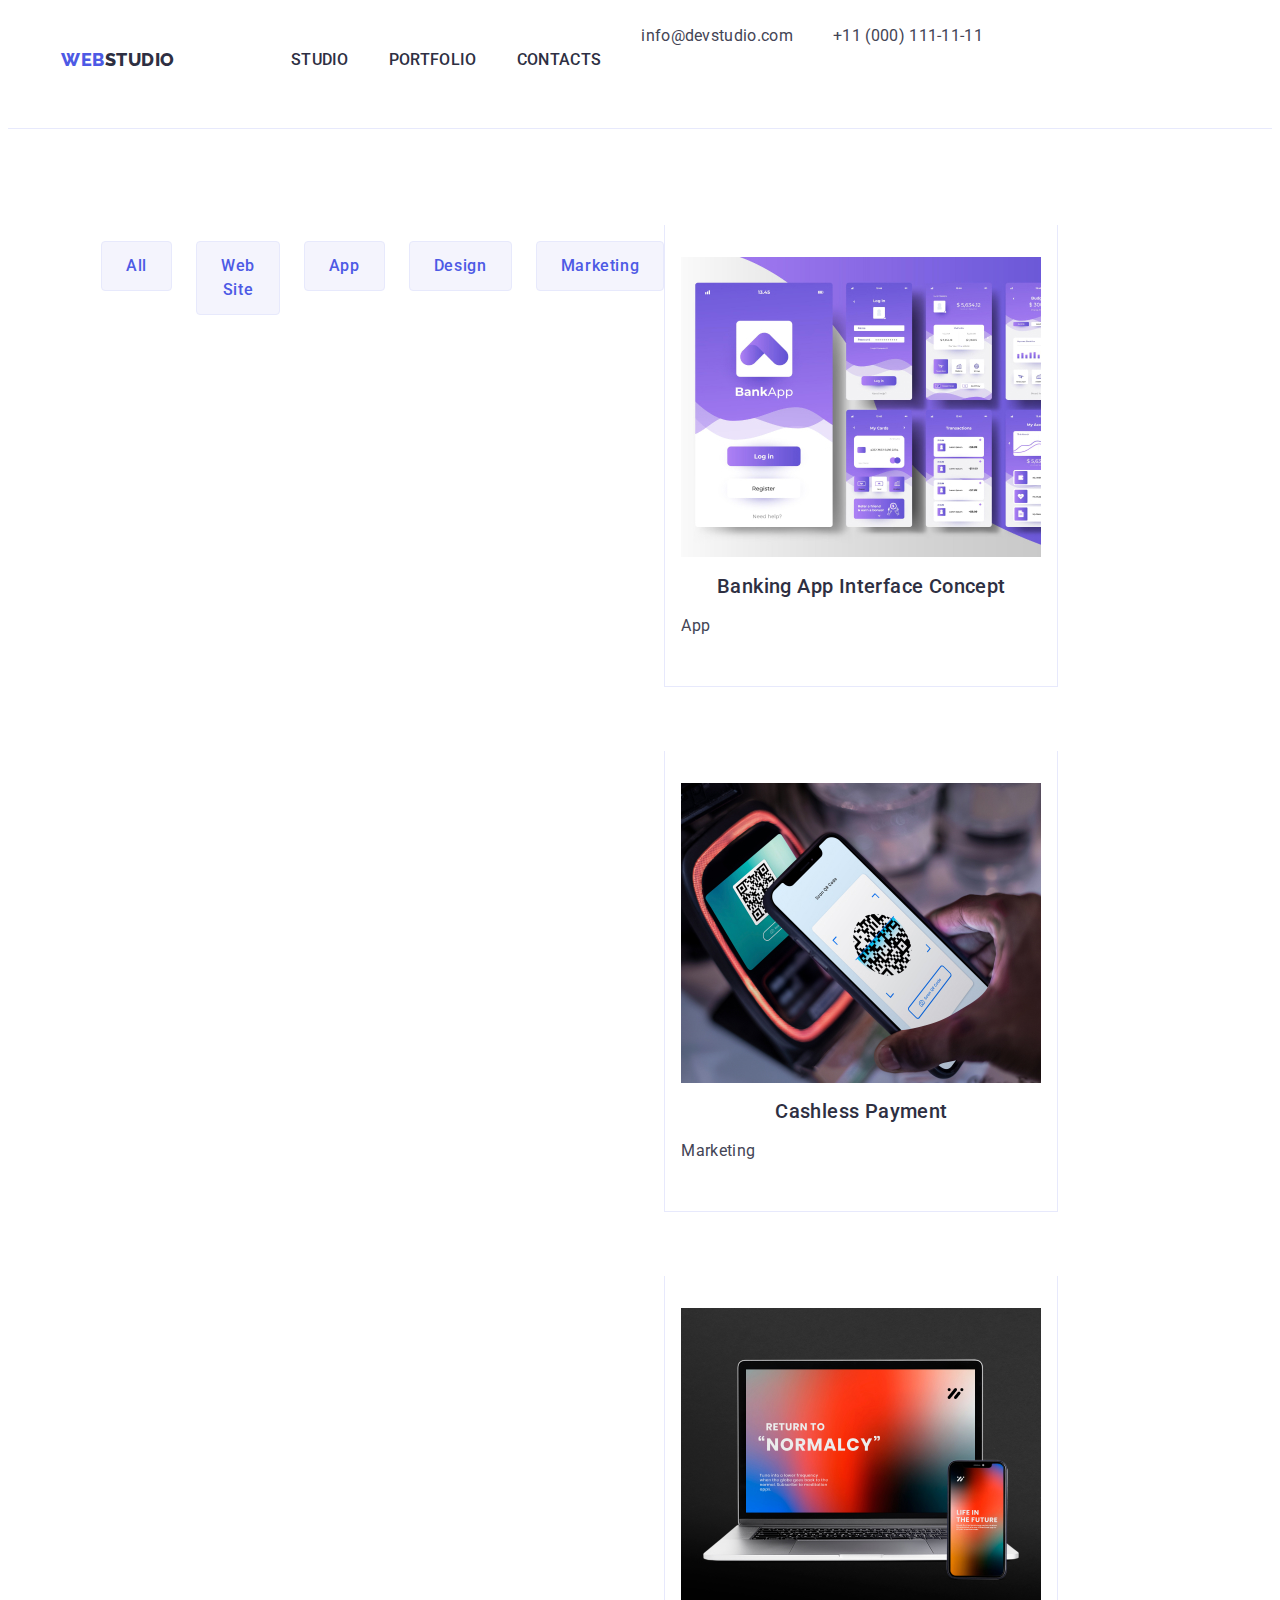
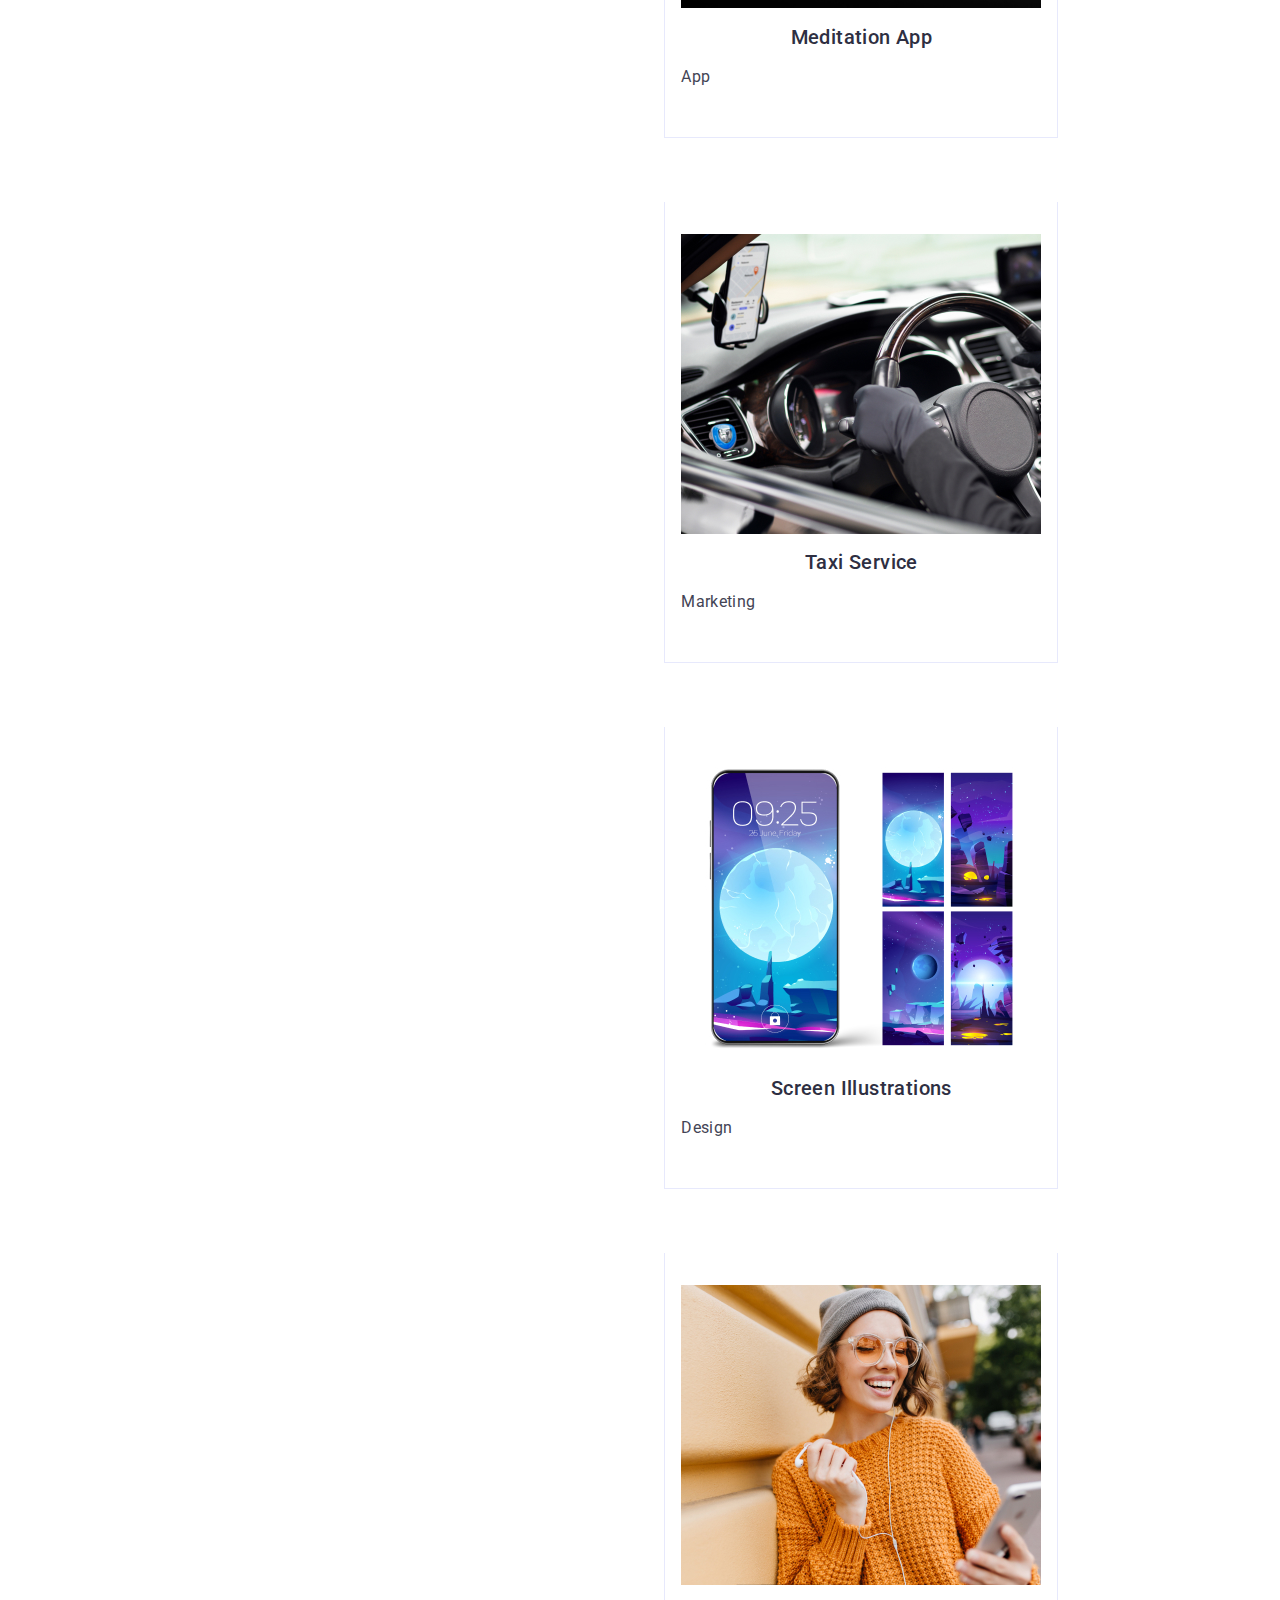
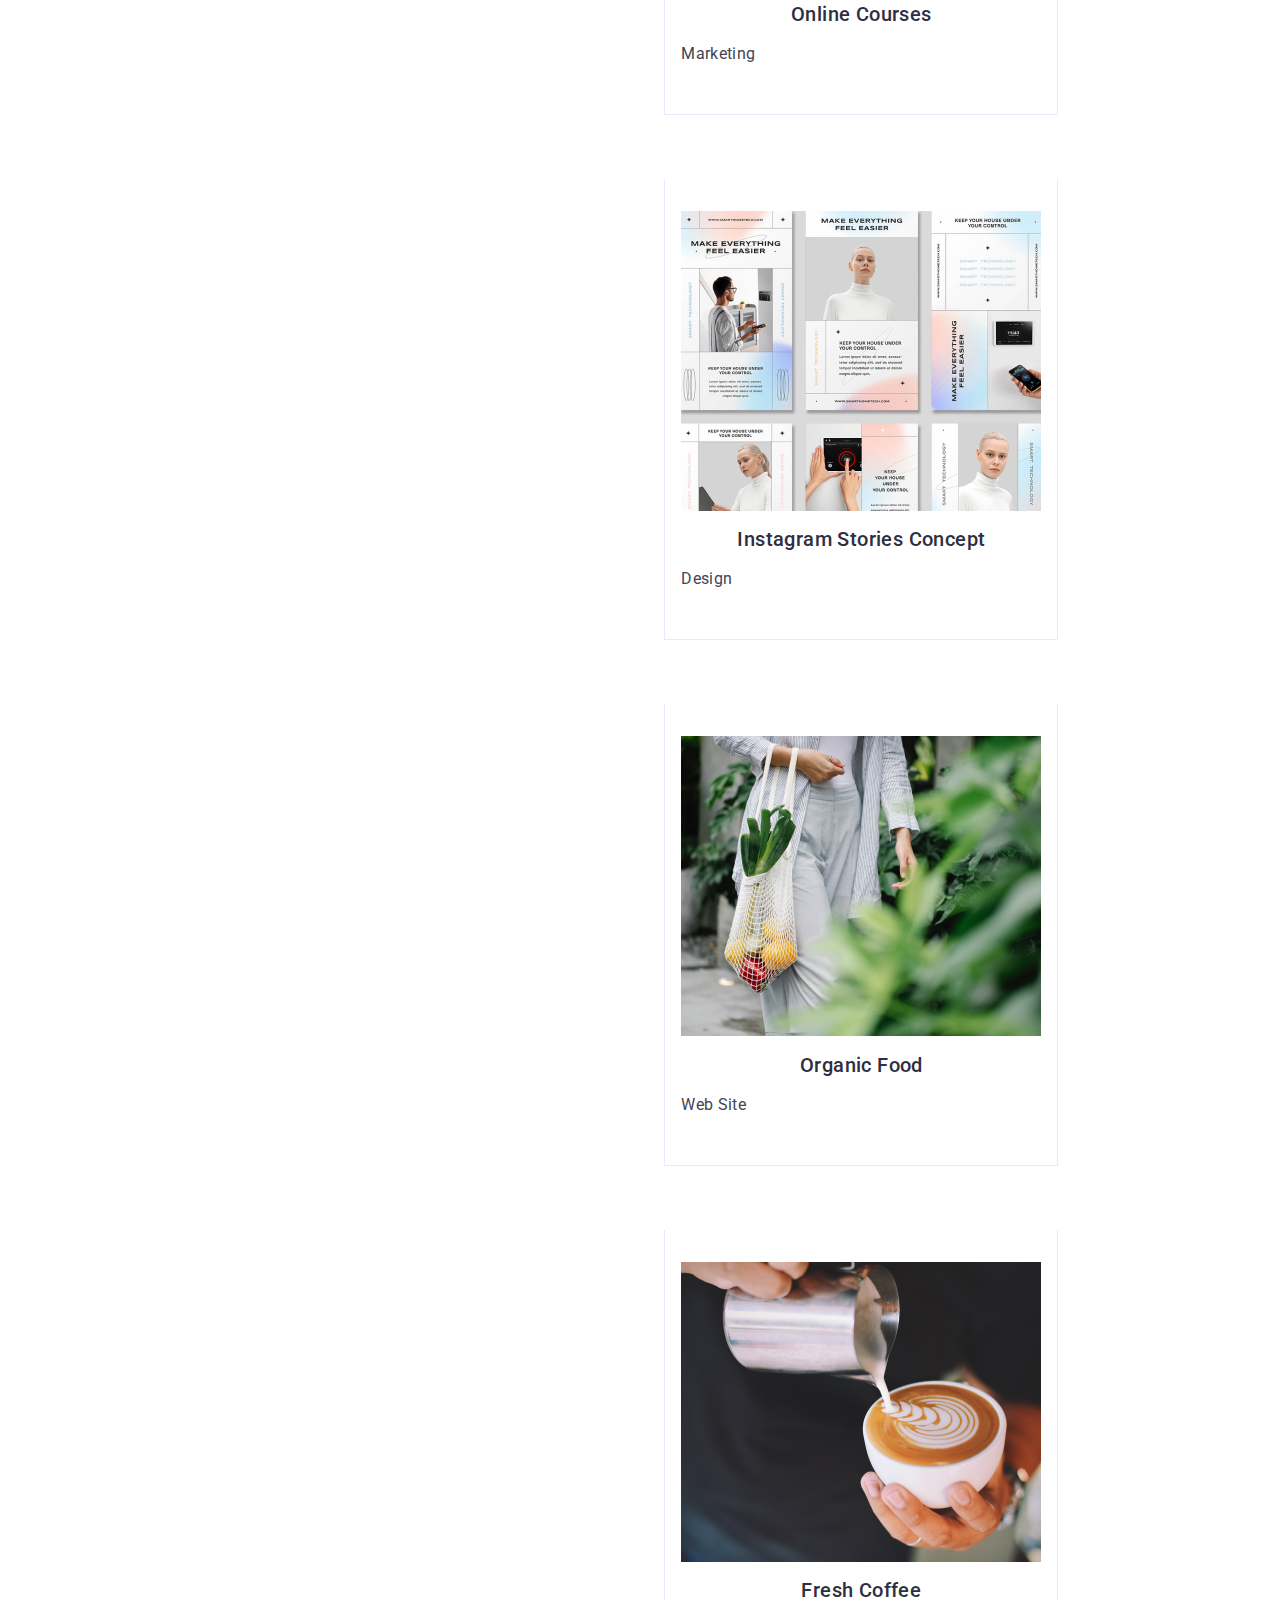
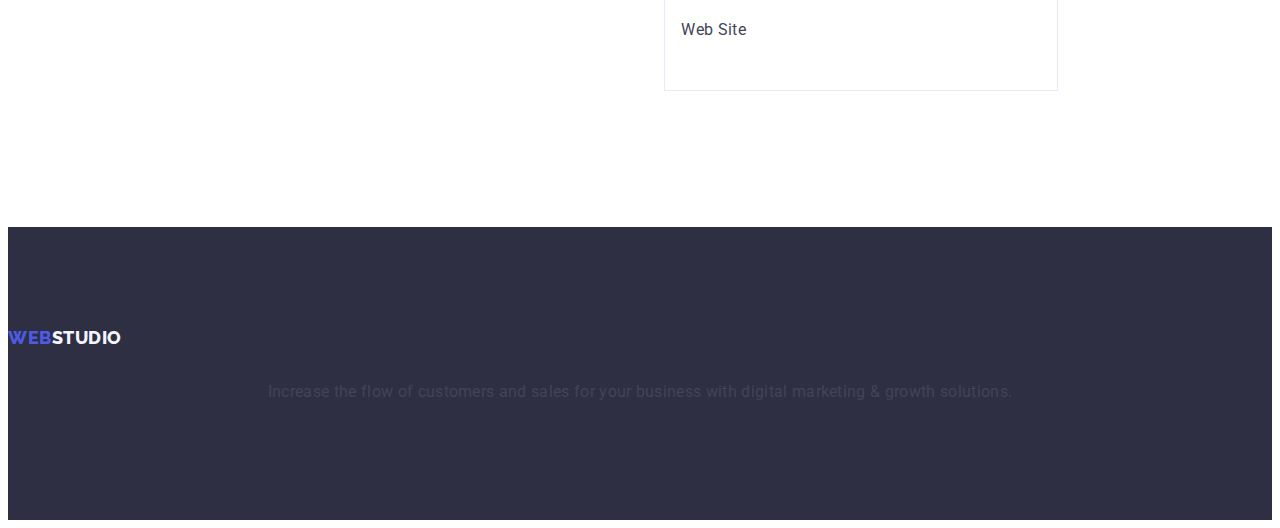
==== portfolio.html @ db088350 "22" ====
<!DOCTYPE html>
<html lang="en">
<head>
    <meta charset="UTF-8">
    <meta name="viewport" content="width=device-width, initial-scale=1.0">
    <title>Document</title>
    <link rel="stylesheet" href="https://cdnjs.cloudflare.com/ajax/libs/modern-normalize/2.0.0/modern-normalize.min.css" integrity="sha512-4xo8blKMVCiXpTaLzQSLSw3KFOVPWhm/TRtuPVc4WG6kUgjH6J03IBuG7JZPkcWMxJ5huwaBpOpnwYElP/m6wg==" crossorigin="anonymous" referrerpolicy="no-referrer" />
    <link rel="preconnect" href="https://fonts.googleapis.com">
    <link rel="preconnect" href="https://fonts.gstatic.com" crossorigin>
    <link href="https://fonts.googleapis.com/css2?family=Montserrat:wght@400;500;600&family=Roboto:wght@400;500;700&display=swap" rel="stylesheet">
    <link rel="preconnect" href="https://fonts.googleapis.com">
    <link rel="preconnect" href="https://fonts.gstatic.com" crossorigin>
    <link href="https://fonts.googleapis.com/css2?family=Montserrat:wght@400;500;600&family=Raleway&family=Roboto:wght@400;500;700&display=swap" rel="stylesheet">
    <link rel="stylesheet" href="./css/styles.css"/>
</head>
<body class="body">
    <header class="header">
        <!--adress.logo-->
           <div class="div container">
               <nav class="nav">
                        <a href="./index.htm" class="logo link">Web<span class="logo-dark">Studio</span></a>
                         <ul class="list">
                           <li><a href="./index.html" class="ull link">Studio</a></li>
                           <li><a href="./portfolio.html" class="ull link">Portfolio</a></li>
                           <li><a href="" class="ull link">Contacts</a></li>
                         </ul>
                </nav>
                 <address class="address">
                   <ul class="list">
                     <li><a href="mailto:info@devstudio.com" class="contacts link">info@devstudio.com</a></li>
                     <li><a href="tel:+110001111111" class="contacts link">+11 (000) 111-11-11</a></li>
                   </ul>
                 </address>
           </div>      
 
     </header>
    <main>
   
       <section class="sec-p">  
            <div class="div container">
                
                    <h1 class="visually-hidden">Portfolio</h1>

                    <ul class="ullp-one list">
                        <li class="iris1"><button class="all" type="button">All</button></li>
                        <li class="iris2"><button class="all" type="button">Web Site</button></li>
                        <li class="iris3"><button class="all" type="button">App</button></li>
                        <li class="iris4"><button class="all" type="button">Design</button></li>
                        <li class="iris5"><button class="all" type="button">Marketing</button></li>
                    </ul>
                
                    <ul class="ullp-two list">
                        <li class="lipli li-two">
                            <a class="link" href="">
                                <div class="divp">
                                    <img src="./images/portfolio/BankingApp1.jpg" alt="BankingApp" width="360" height="300">
                                    <h2 class="h-three">Banking App Interface Concept</h2>
                                    <p class="p-one">App</p>
                                </div>
                            </a>
                        </li>
                        <li class="li-two">
                            <a class="link" href="">
                                <div class="divp">
                                    <img src="./images/portfolio/CashlessPayment2.jpg" alt="CashlessPayment" width="360" height="300">
                                    <h2 class="h-three">Cashless Payment</h2>
                                    <p class="p-one">Marketing</p>
                                </div>
                            </a>
                        </li>
                        <li class="li-two">
                            <a class="link" href="">
                                <div class="divp">
                                    <img src="./images/portfolio/MeditationApp3.jpg" alt="MeditationApp" width="360" height="300">
                                    <h2 class="h-three">Meditation App</h2>
                                    <p class="p-one">App</p>
                                </div>
                            </a>
                        </li>
                        <li class="li-two">
                            <a class="link" href="">
                                <div class="divp">
                                    <img src="./images/portfolio/TaxiServiceMarketing4.jpg" alt="TaxiServiceMarketing" width="360" height="300">
                                    <h2 class="h-three">Taxi Service</h2>
                                    <p class="p-one">Marketing</p>
                                </div>
                            </a>
                        </li>
                        <li class="li-two">
                            <a class="link" href="">
                                <div class="divp">
                                    <img src="./images/portfolio/ScreenIllustrations5.jpg" alt="ScreenIllustrations" width="360" height="300">
                                    <h2 class="h-three">Screen Illustrations</h2>
                                    <p class="p-one">Design</p>
                                </div>
                            </a>
                        </li>
                        <li class="li-two">
                            <a class="link" href="">
                                <div class="divp">
                                    <img src="./images/portfolio/OnlineCourses6.jpg" alt="OnlineCourses" width="360" height="300">
                                    <h2 class="h-three">Online Courses</h2>
                                    <p class="p-one">Marketing</p>
                                </div>
                            </a>
                        </li>
                        <li class="li-two">
                            <a class="link" href="">
                                <div class="divp">
                                    <img src="./images/portfolio/InstagramStoriesConcept7.jpg" alt="InstagramStoriesConcept" width="360" height="300">
                                    <h2 class="h-three">Instagram Stories Concept</h2>
                                    <p class="p-one">Design</p>
                                </div>
                            </a>
                        </li>
                        <li class="li-two">
                            <a class="link" href="">
                                <div class="divp">
                                    <img src="./images/portfolio/OrganicFood8.jpg" alt="OrganicFood" width="360" height="300">
                                    <h2 class="h-three">Organic Food</h2>
                                    <p class="p-one">Web Site</p>
                                </div>
                            </a>
                        </li>
                        <li class="li-two">
                            <a class="link" href="">
                                <div class="divp">
                                        <img src="./images/portfolio/FreshCoffee9.jpg" alt="FreshCoffee" width="360" height="300">
                                        <h2 class="h-three">Fresh Coffee</h2>
                                        <p class="p-one">Web Site</p>
                                </div>
                            </a>
                        </li>
                    </ul>
           </div>
        </section>
    </main>
    <footer class="footer">

           <a href="./index.htm" class="logo link">Web<span class="logo-light">Studio</span></a>
            <nav class="header-nav"></nav>

        <p class="p-two">Increase the flow of customers and sales for your business with digital marketing & growth solutions.</p>
    </footer>
</body>
</html>
---- css/styles.css ----
:root {
    --main-color:#FFFFFF ;
    --pane-padding: 5px 42px;
    --iris: #4D5AE5;
    --ocean: #404BBF;
    --navyblue: #2E2F42;
    --green: #31D0AA;
    --slate: #434455;
    --lightslate: #8E8F99;
    --cornflower: #E7E9FC;
    --cloud: #F4F4FD;
    --navybluemodal: #2E2F42;
    --grey: #2E2F42;
    --dairy: #FCFCFC;
  }

.body {
    font-family: "Roboto", sans-serif;
    background-color: white;
    color: #434455;
}


/* header*/


.header {
    justify-content: center;
    flex-shrink: 0;
    border-bottom: 1px solid #e7e9fc 
}

.div{
    display: flex; 
}

.container {
    width: 1158px; 
    padding: 0 15px;
    margin: 0 auto;
}



.nav {
    display: flex; 
    font-family: "Raleway", sans-serif;
    flex-shrink: 0;
    font-weight: 800 ;
    font-size: 18px ;
    line-height: 1.17;
    letter-spacing: 0.03em;
    text-transform: uppercase;
    color:  #4d5ae5;
    align-items: center;
}


.link {
    text-decoration: none;
    color: currentColor;
    display: inline-block;
    margin-bottom: 16px; 
    }

.logo {
    color: var(--iris, #4D5AE5);
    font-family: "Raleway", sans-serif;
    font-size: 18px;
    font-weight: 800;
    line-height: 21px;
    letter-spacing: 0.54px;
    text-transform: uppercase;
    line-height: 1.17;
    margin-right: 76px;
}

.logo-dark {
    color: var(--navyblue, #2E2F42);
}

.logo-light {
    color: var(--cloud, #F4F4FD);
}

.list {
    list-style: none;
    display: flex; 
    color: var(--navyblue, #2E2F42);
    font-family: 'Roboto';
    font-size: 16px;
    line-height: 150%; 
    letter-spacing: 0.32px;
    gap: 40px;
}

.ull {
    color: #2e2f42;
    font-weight: 500;
    padding: 24px 0;
}

.ull:hover {
    color: #404bbf
}

.ull:focus {
    color: #404bbf;
}

address {}

.contacts {
    color:  #434455;
}

.contacts:hover {
    color: #404bbf;
}

.contacts:focus {
    color: #404bbf;
}

.address {
    color: var(--navyblue, #2E2F42);
    font-family: 'Roboto';
    font-size: 16px;
    font-style: normal;
    font-weight: 400;
    line-height: 150%; /* 150% */
    letter-spacing: 0.32px;
}


img {
    display: block;
}


/* main */


.sec {
    background: var(--navyblue, #2E2F42);
    flex-shrink: 0;
    text-align: center;
    padding: 188px 0 ;
}

.h-one {
    color: var(--white, #FFF);
    font-family: 'Roboto';
    font-size: 56px;
    font-weight: 700;
    line-height: 1.07;
    letter-spacing: 1.12px;
    text-align: center;
    max-width: 496px; 
}

.button {
    background: var(--iris, #4D5AE5);
    font-family: "Roboto", sans-serif ;
    font-size: 16px;
    font-style: normal;
    font-weight: 500;
    line-height: 150%; /* 150% */
    letter-spacing: 0.64px;
    color: var(--white, #FFF);
    cursor: pointer;
    display: block; 
    min-width: 169px;
    height: 56px;
    border: none; 
    border-radius: 4px; 
}

.button:hover {
    background-color: #404BBF;
}

.button:focus {
    background-color: #404BBF;
}

.sec-two{
    padding: 120px 0;
}

.ulli-one {
    gap: 24px; 
    padding: 0;
    margin: 0;
}

.visually-hidden {
    position: absolute;
    width: 1px;
    height: 1px;
    margin: -1px;
    border: 0;
    padding: 0;
    white-space: nowrap;
    clip-path: inset(100%);
    clip: rect(0 0 0 0);
    overflow: hidden;
  }

.li-one {
    width: calc((100% - 72px) / 4); 
}

.h-three {
    color: var(--navyblue, #2E2F42);
    font-family: 'Roboto';
    font-size: 20px;
    font-style: normal;
    font-weight: 500;
    line-height: 24px; /* 120% */
    letter-spacing: 0.4px;
    margin-bottom: 8px;
    text-align: center; 
}

.p-one {
    color: #434455;
    font-family: 'Roboto';
    font-size: 16px;
    font-style: normal;
    font-weight: 400;
    line-height: 24px; /* 150% */
    letter-spacing: 0.32px;
}

.sec-three{
    padding-bottom: 120px;
}

.h-two {
    color: var(--navyblue, #2E2F42);
    text-align: center;
    font-family: 'Roboto';
    font-size: 36px;
    font-style: normal;
    font-weight: 700;
    line-height: 40px; /* 111.111% */
    letter-spacing: 0.72px;
    text-transform: capitalize;
    line-height: 1.11;
    margin-bottom: 72px;
}

.ulli-two {
    gap: 24px;
}

.sec-four {
    flex-shrink: 0;
    background: var(--cloud, #F4F4FD);
    padding: 120px 0;
}

.ulli-three {
    gap: 24px;
}

.li-two {
    padding-bottom: 0px;
    justify-content: center;
    background: var(--white, #FFF);
    border-radius: 0px 0px 4px 4px; 
    }

.work {
    padding: 32px 0;
    }

.p-two {
    color: #434455;
    font-family: Roboto;
    font-size: 16px;
    font-style: normal;
    font-weight: 400;
    line-height: 24px; /* 150% */
    letter-spacing: 0.32px;
    text-align: center; 
}


/* footer */


.footer {
    flex-shrink: 0;
    background: var(--navyblue, #2E2F42);
    padding: 100px 0;
}

.par {
    line-height: 1.5;
    color:  #F4F4FD;
    letter-spacing: 0.02em;
}

.ul2 {
    flex-shrink: 0;
}


/*portfolio*/

.sec-p{
    padding-top: 96px; 
    padding-bottom: 120px;
}

.ulp {
    text-align: center;
    /* Button Text */
    font-family: 'Roboto';
    font-size: 16px;
    font-style: normal;
    font-weight: 500;
    line-height: 24px; /* 150% */
    letter-spacing: 0.64px;
}

.ullp-one{
    justify-content: center; 
    gap: 24px;
    margin-bottom: 72px;
}

.ullp-two{
    flex-wrap: wrap;
    column-gap: 24px;
    row-gap: 48px; 
    margin: 0;
    padding: 0;
}

.iris1 {}


.iris2 {}

.iris3 {}

.iris4 {}

.iris5 {}

.all {
    font-family: "Roboto", sans-serif;
    font-weight: 500;
    font-size: 16px;
    line-height: 1.5;
    letter-spacing: 0.04em;
    color:  #4d5ae5;
    background-color: #F4F4FD;
    cursor: pointer;
    padding: 12px 24px;
    border: 1px solid #e7e9fc ;
    border-radius: 4px; 
}

.all:hover {
    color: #FFFFFF;
    background-color: #404BBF ;
    border: 1px solid transparent;
}

.all:focus {
    color: #FFFFFF;
    background-color: #404BBF;
    border: 1px solid transparent;
}

.lipli {
    width: calc((100% - 48px) / 3); 
}

.divp{
    padding: 32px 16px ;
    border: 1px solid #e7e9fc; 
    border-top: none;
}
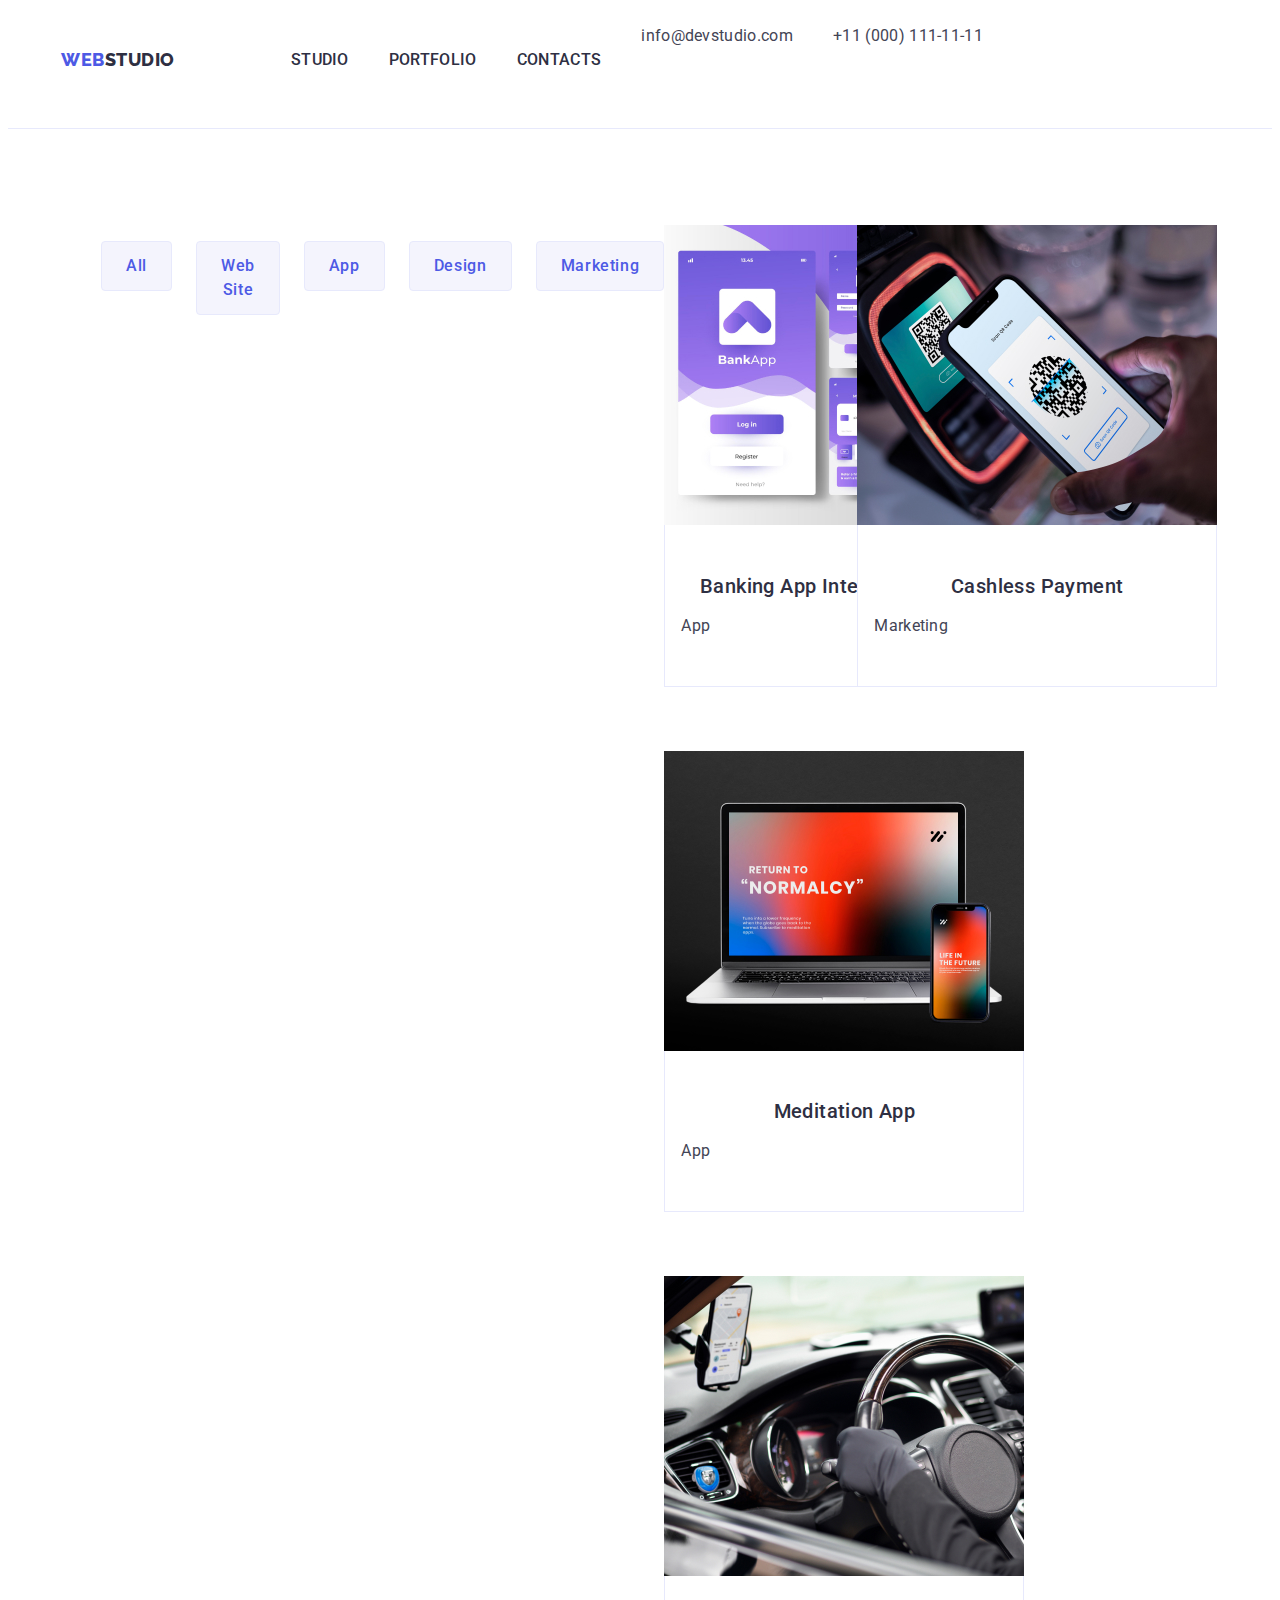
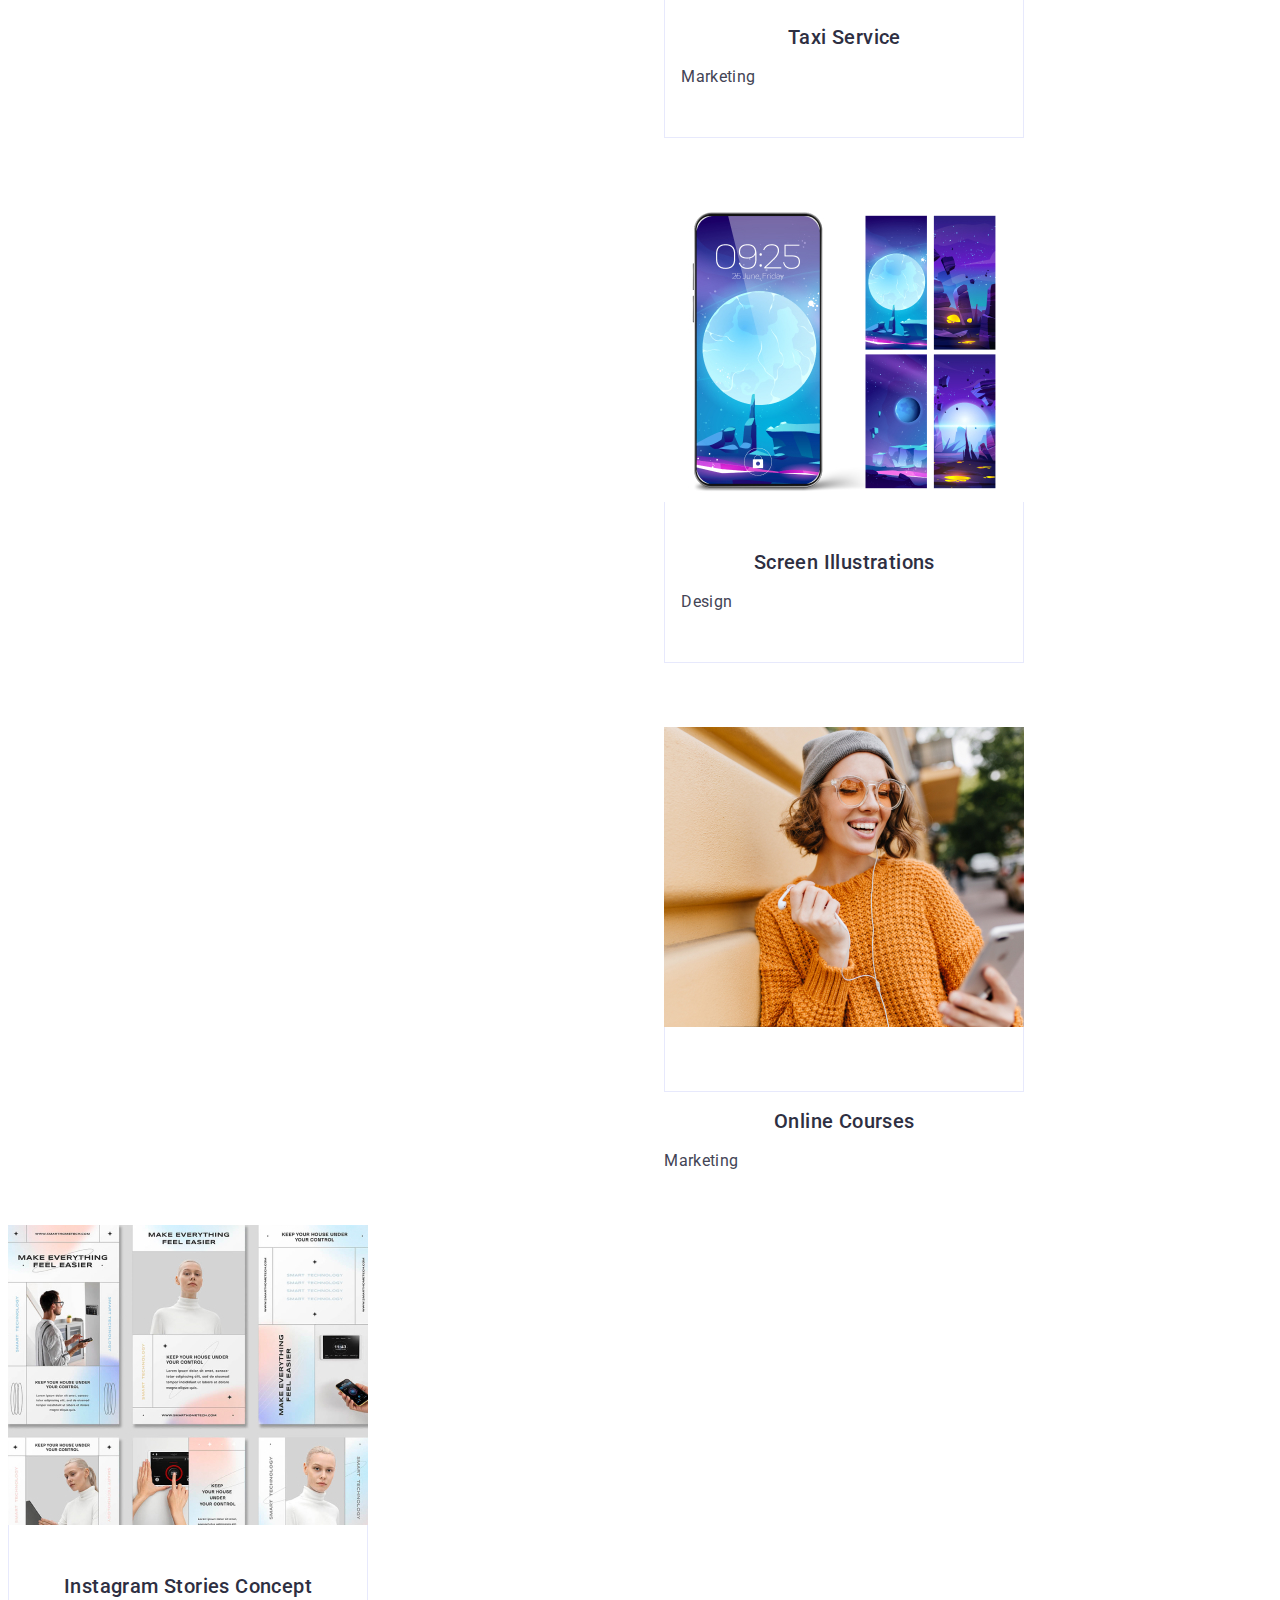
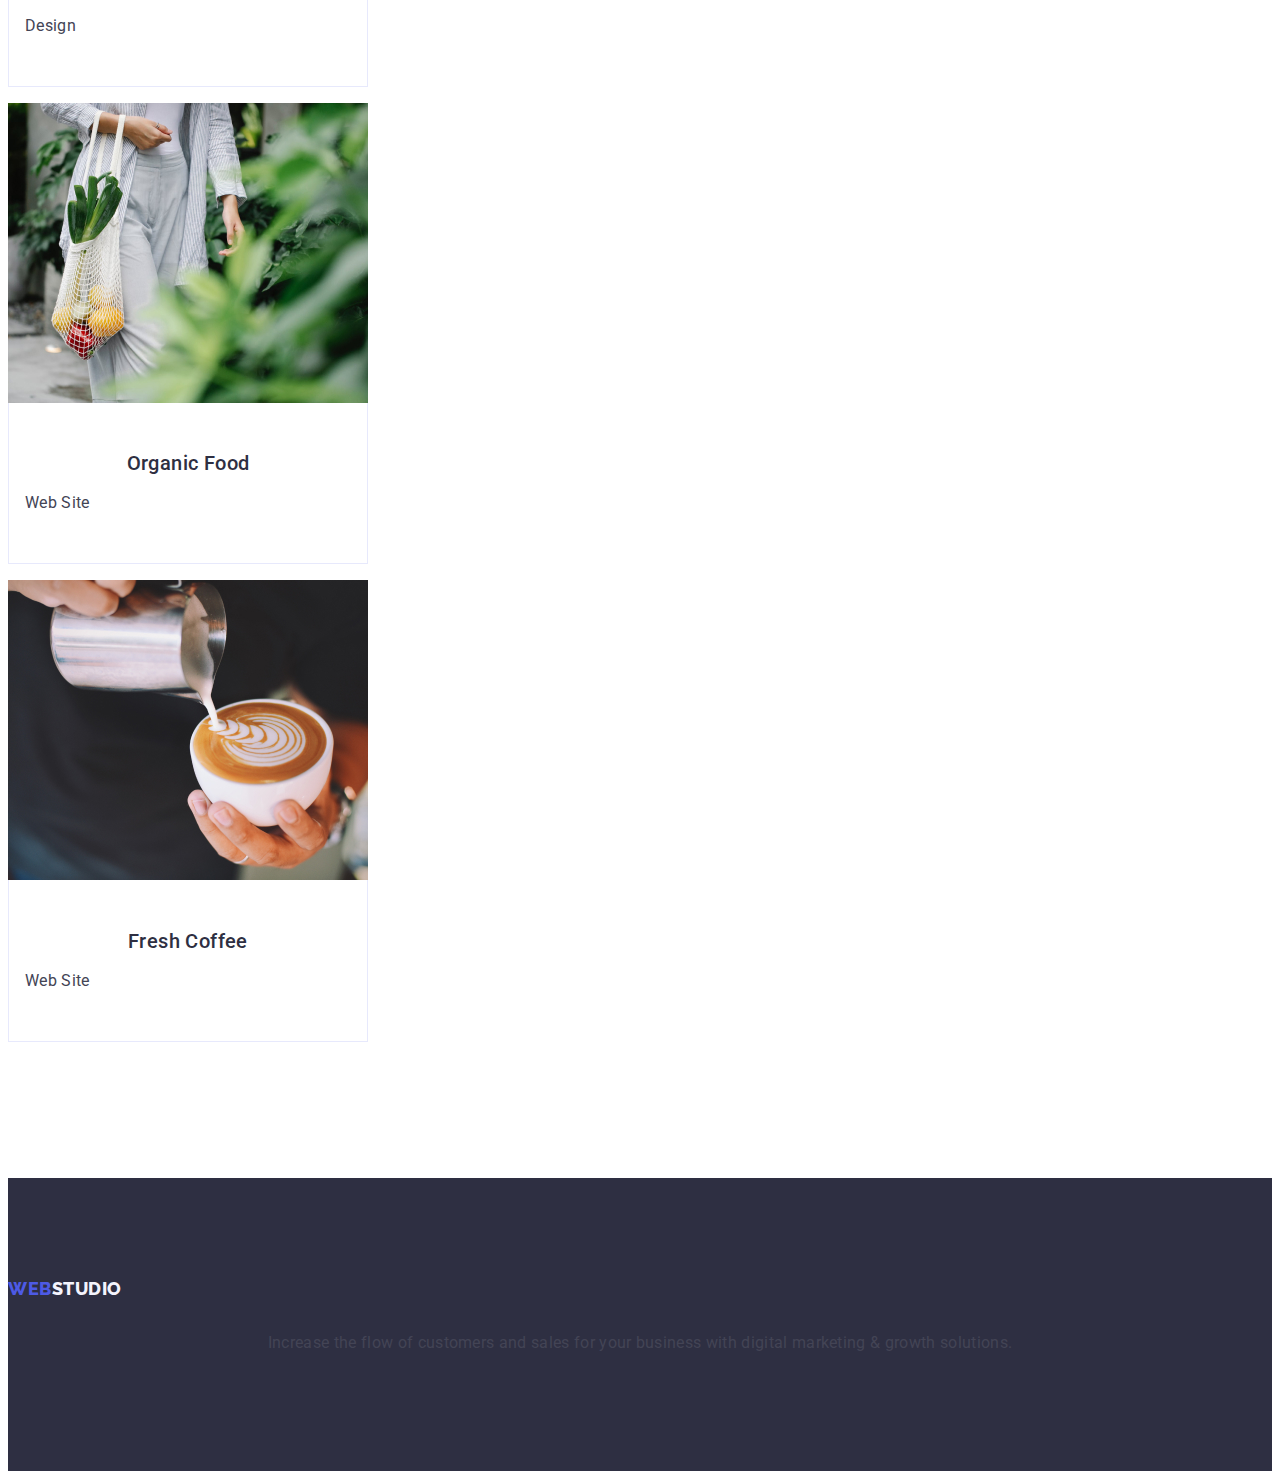
==== commit 3cb998e7: "Update portfolio.html" ====
--- a/portfolio.html
+++ b/portfolio.html
@@ -52,8 +52,8 @@
                     <ul class="ullp-two list">
                         <li class="lipli li-two">
                             <a class="link" href="">
+                                    <img src="./images/portfolio/BankingApp1.jpg" alt="BankingApp" width="360" height="300">
                                 <div class="divp">
-                                    <img src="./images/portfolio/BankingApp1.jpg" alt="BankingApp" width="360" height="300">
                                     <h2 class="h-three">Banking App Interface Concept</h2>
                                     <p class="p-one">App</p>
                                 </div>
@@ -61,8 +61,8 @@
                         </li>
                         <li class="li-two">
                             <a class="link" href="">
+                                <img src="./images/portfolio/CashlessPayment2.jpg" alt="CashlessPayment" width="360" height="300">
                                 <div class="divp">
-                                    <img src="./images/portfolio/CashlessPayment2.jpg" alt="CashlessPayment" width="360" height="300">
                                     <h2 class="h-three">Cashless Payment</h2>
                                     <p class="p-one">Marketing</p>
                                 </div>
@@ -70,8 +70,8 @@
                         </li>
                         <li class="li-two">
                             <a class="link" href="">
-                                <div class="divp">
-                                    <img src="./images/portfolio/MeditationApp3.jpg" alt="MeditationApp" width="360" height="300">
+                                <img src="./images/portfolio/MeditationApp3.jpg" alt="MeditationApp" width="360" height="300">
+                                <div class="divp">    
                                     <h2 class="h-three">Meditation App</h2>
                                     <p class="p-one">App</p>
                                 </div>
@@ -79,8 +79,8 @@
                         </li>
                         <li class="li-two">
                             <a class="link" href="">
+                                <img src="./images/portfolio/TaxiServiceMarketing4.jpg" alt="TaxiServiceMarketing" width="360" height="300">
                                 <div class="divp">
-                                    <img src="./images/portfolio/TaxiServiceMarketing4.jpg" alt="TaxiServiceMarketing" width="360" height="300">
                                     <h2 class="h-three">Taxi Service</h2>
                                     <p class="p-one">Marketing</p>
                                 </div>
@@ -88,8 +88,8 @@
                         </li>
                         <li class="li-two">
                             <a class="link" href="">
-                                <div class="divp">
-                                    <img src="./images/portfolio/ScreenIllustrations5.jpg" alt="ScreenIllustrations" width="360" height="300">
+                                <img src="./images/portfolio/ScreenIllustrations5.jpg" alt="ScreenIllustrations" width="360" height="300">
+                                <div class="divp"> 
                                     <h2 class="h-three">Screen Illustrations</h2>
                                     <p class="p-one">Design</p>
                                 </div>
@@ -97,8 +97,8 @@
                         </li>
                         <li class="li-two">
                             <a class="link" href="">
-                                <div class="divp">
-                                    <img src="./images/portfolio/OnlineCourses6.jpg" alt="OnlineCourses" width="360" height="300">
+                                <img src="./images/portfolio/OnlineCourses6.jpg" alt="OnlineCourses" width="360" height="300">
+                                <div class="divp"></div>   
                                     <h2 class="h-three">Online Courses</h2>
                                     <p class="p-one">Marketing</p>
                                 </div>
@@ -106,8 +106,8 @@
                         </li>
                         <li class="li-two">
                             <a class="link" href="">
+                                <img src="./images/portfolio/InstagramStoriesConcept7.jpg" alt="InstagramStoriesConcept" width="360" height="300">
                                 <div class="divp">
-                                    <img src="./images/portfolio/InstagramStoriesConcept7.jpg" alt="InstagramStoriesConcept" width="360" height="300">
                                     <h2 class="h-three">Instagram Stories Concept</h2>
                                     <p class="p-one">Design</p>
                                 </div>
@@ -115,8 +115,8 @@
                         </li>
                         <li class="li-two">
                             <a class="link" href="">
-                                <div class="divp">
-                                    <img src="./images/portfolio/OrganicFood8.jpg" alt="OrganicFood" width="360" height="300">
+                                <img src="./images/portfolio/OrganicFood8.jpg" alt="OrganicFood" width="360" height="300">
+                                <div class="divp"> 
                                     <h2 class="h-three">Organic Food</h2>
                                     <p class="p-one">Web Site</p>
                                 </div>
@@ -124,9 +124,9 @@
                         </li>
                         <li class="li-two">
                             <a class="link" href="">
+                                <img src="./images/portfolio/FreshCoffee9.jpg" alt="FreshCoffee" width="360" height="300">
                                 <div class="divp">
-                                        <img src="./images/portfolio/FreshCoffee9.jpg" alt="FreshCoffee" width="360" height="300">
-                                        <h2 class="h-three">Fresh Coffee</h2>
+                                    <h2 class="h-three">Fresh Coffee</h2>
                                         <p class="p-one">Web Site</p>
                                 </div>
                             </a>
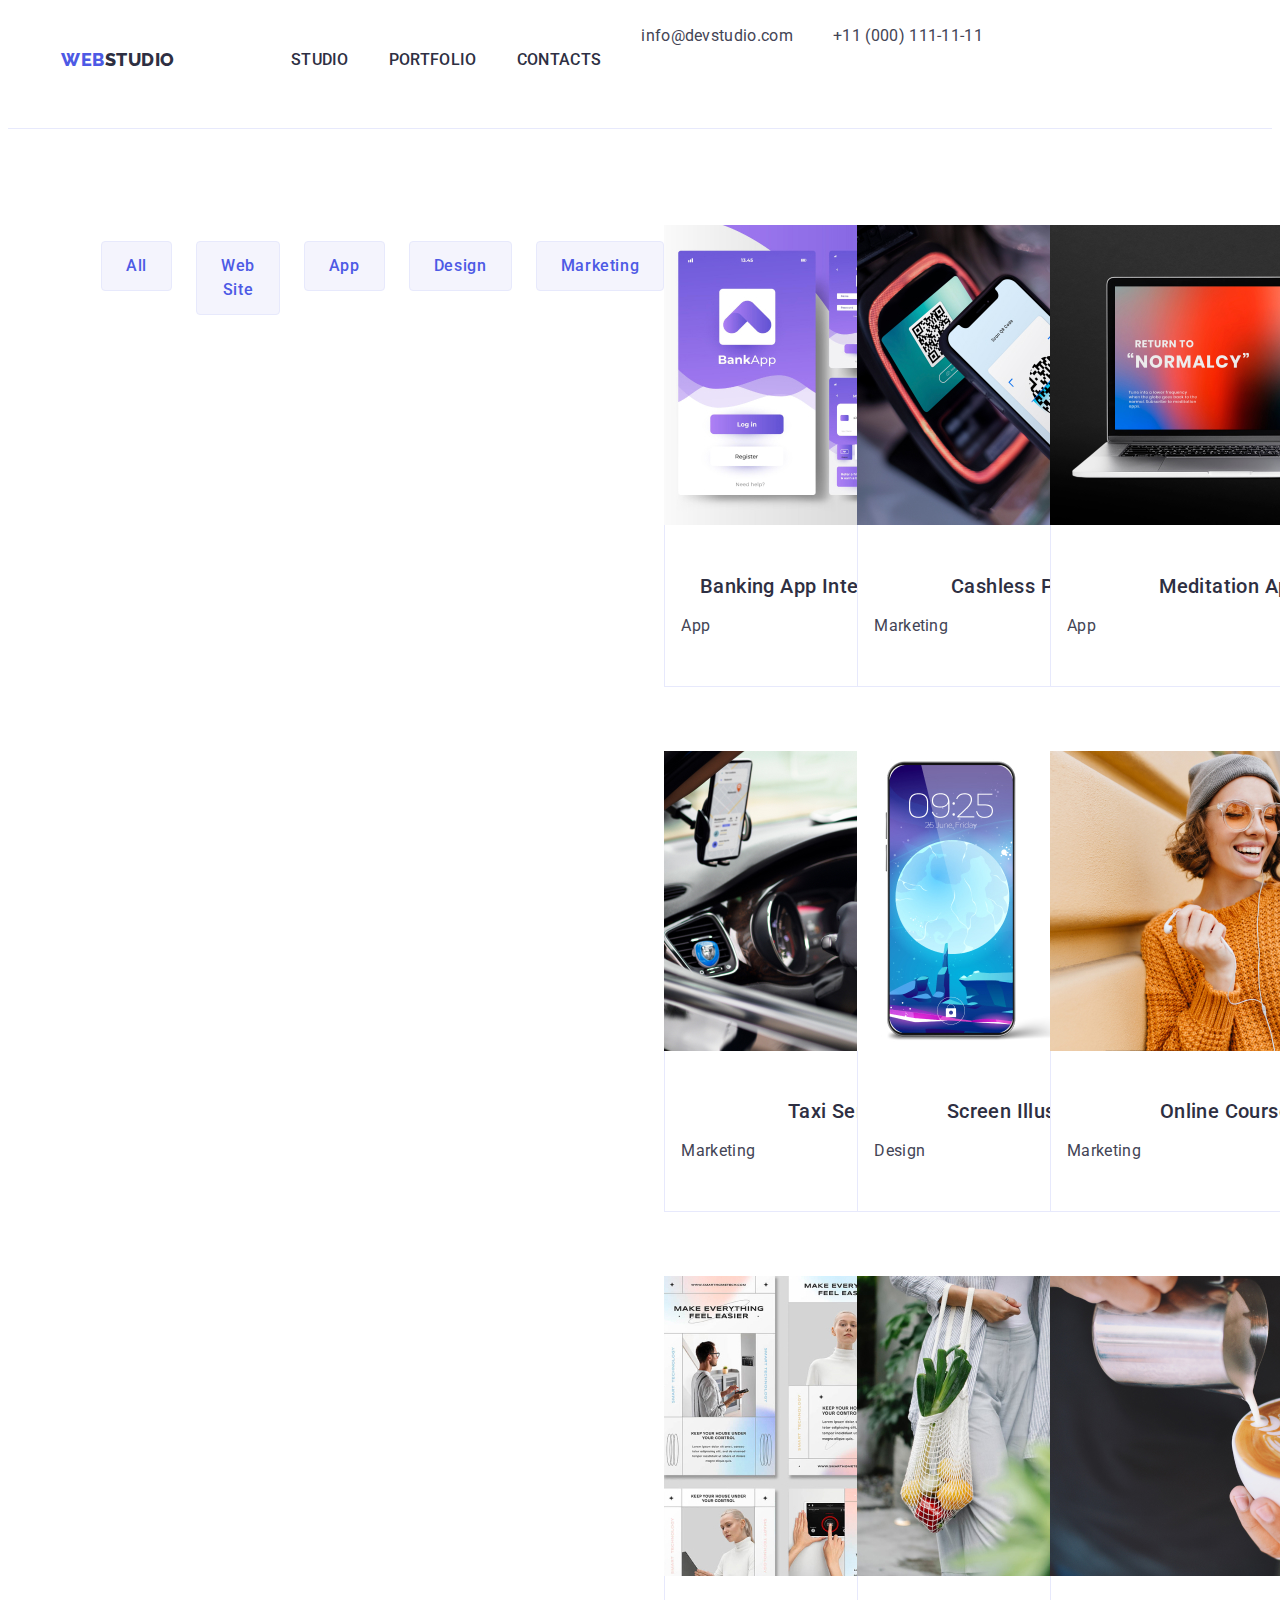
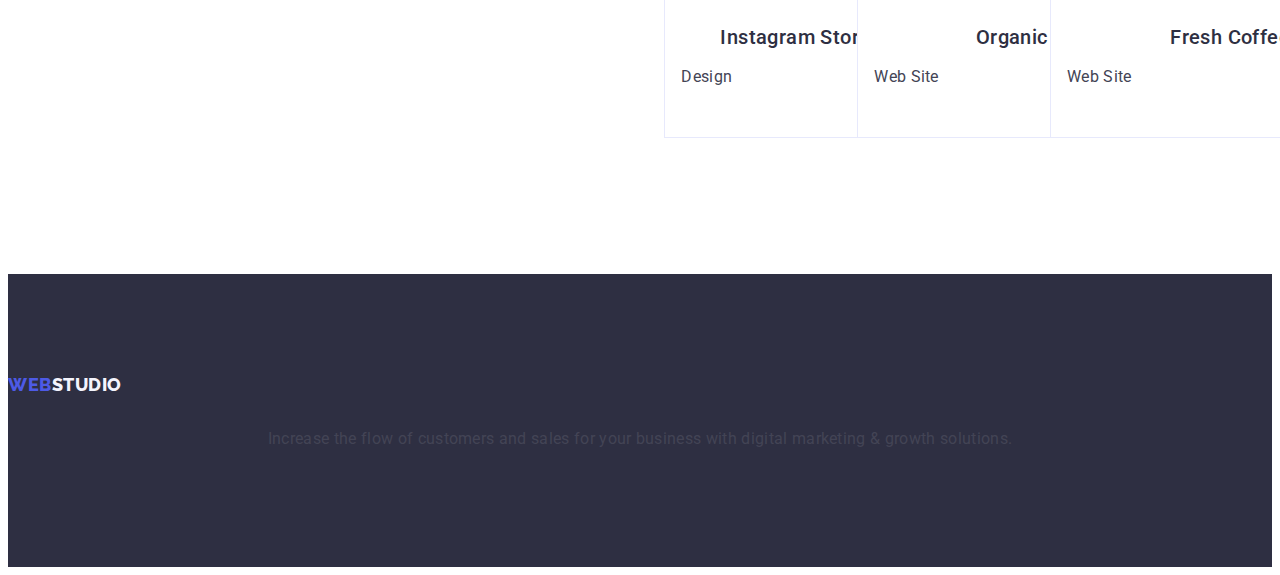
==== commit 8f6b1731: "Update portfolio.html" ====
--- a/portfolio.html
+++ b/portfolio.html
@@ -37,8 +37,7 @@
     <main>
    
        <section class="sec-p">  
-            <div class="div container">
-                
+            <div class="div container">   
                     <h1 class="visually-hidden">Portfolio</h1>
 
                     <ul class="ullp-one list">
@@ -98,7 +97,7 @@
                         <li class="li-two">
                             <a class="link" href="">
                                 <img src="./images/portfolio/OnlineCourses6.jpg" alt="OnlineCourses" width="360" height="300">
-                                <div class="divp"></div>   
+                                <div class="divp">   
                                     <h2 class="h-three">Online Courses</h2>
                                     <p class="p-one">Marketing</p>
                                 </div>
@@ -132,7 +131,7 @@
                             </a>
                         </li>
                     </ul>
-           </div>
+            </div> 
         </section>
     </main>
     <footer class="footer">
--- a/css/styles.css
+++ b/css/styles.css
@@ -270,6 +270,7 @@
     justify-content: center;
     background: var(--white, #FFF);
     border-radius: 0px 0px 4px 4px; 
+    width: calc((100% - 48px) / 3); 
     }
 
 .work {
@@ -377,10 +378,6 @@
     border: 1px solid transparent;
 }
 
-.lipli {
-    width: calc((100% - 48px) / 3); 
-}
-
 .divp{
     padding: 32px 16px ;
     border: 1px solid #e7e9fc; 
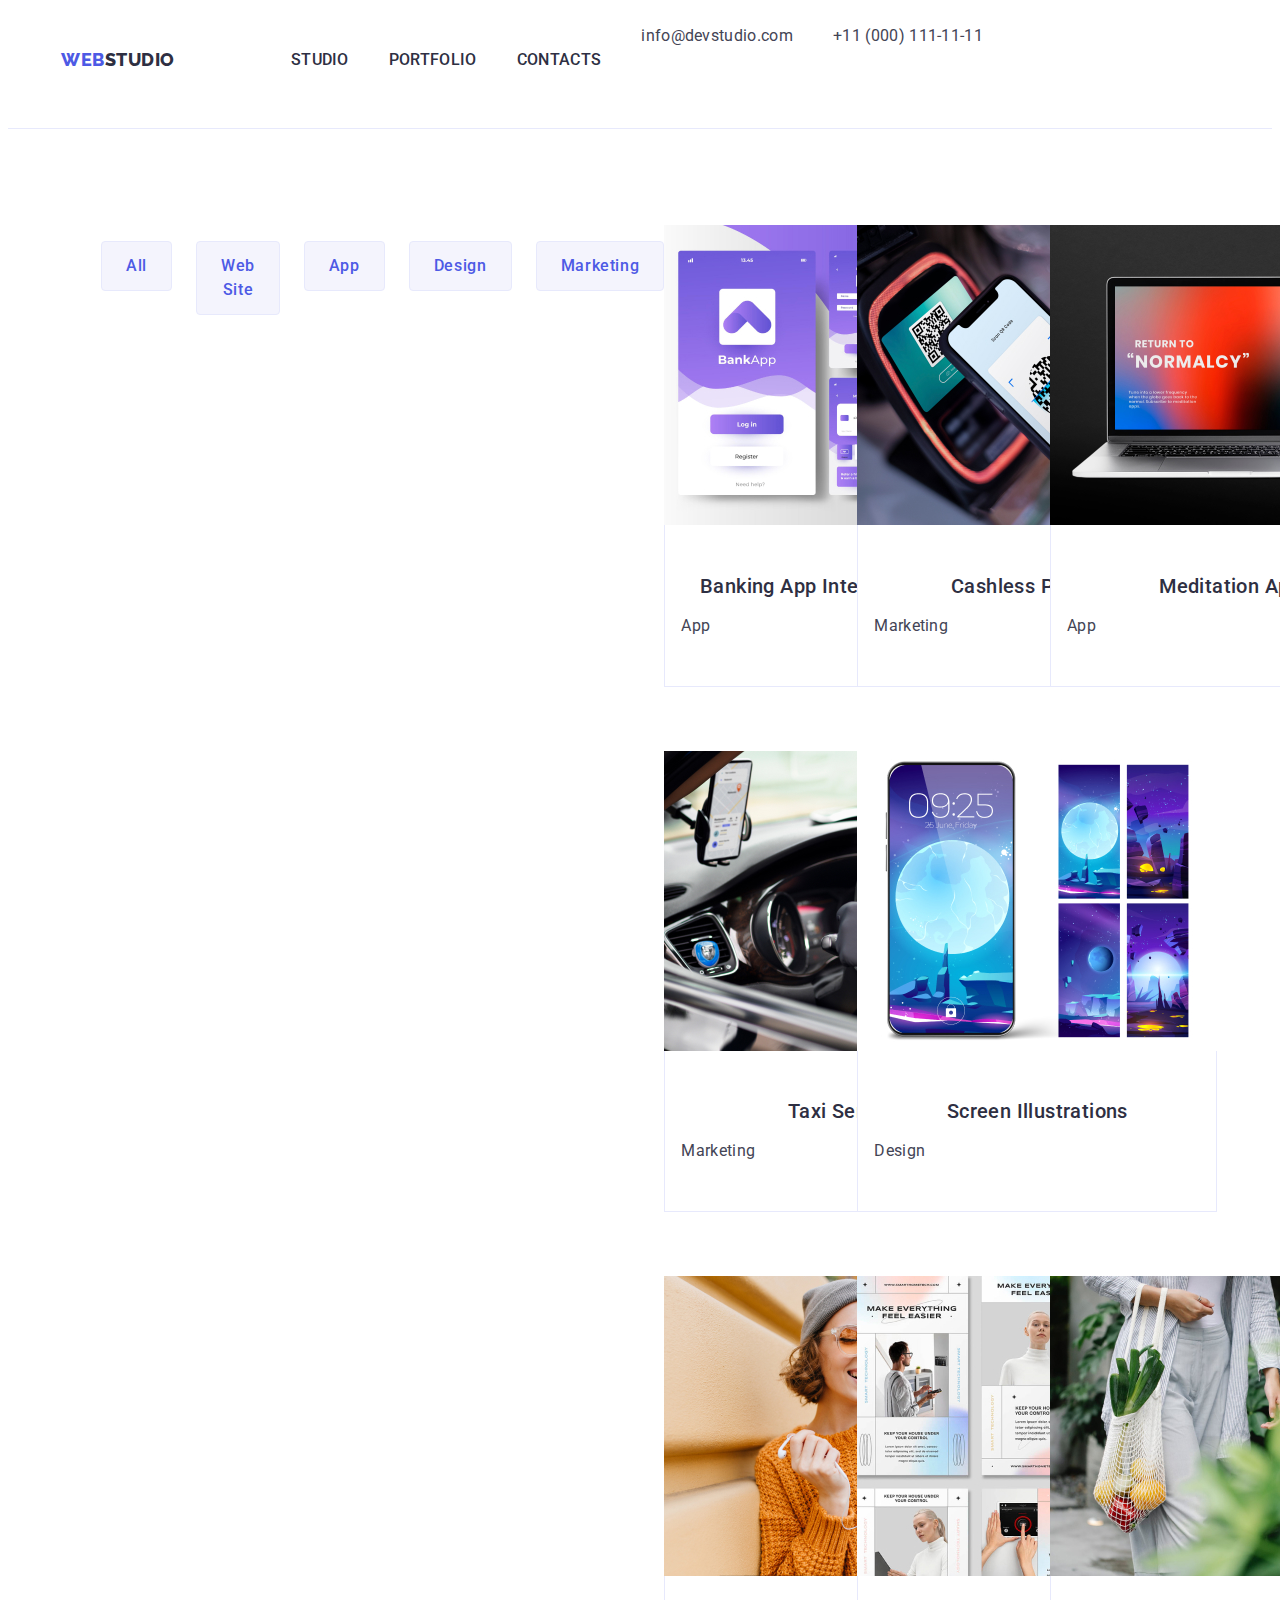
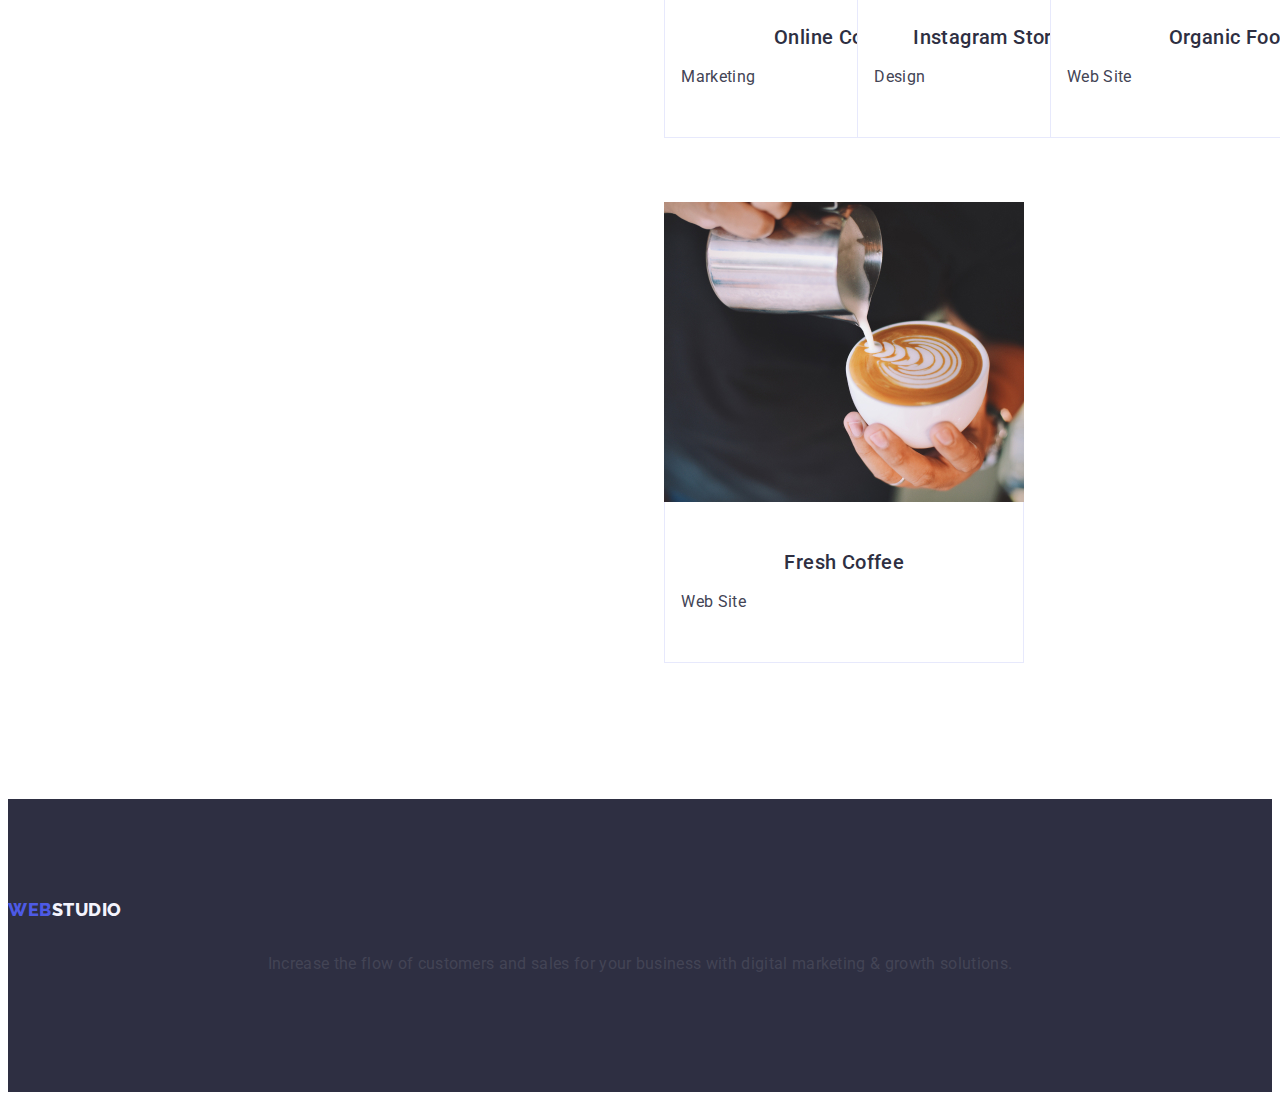
==== commit 77fd3f5e: "df" ====
--- a/portfolio.html
+++ b/portfolio.html
@@ -58,7 +58,7 @@
                                 </div>
                             </a>
                         </li>
-                        <li class="li-two">
+                        <li class="lipli li-two">
                             <a class="link" href="">
                                 <img src="./images/portfolio/CashlessPayment2.jpg" alt="CashlessPayment" width="360" height="300">
                                 <div class="divp">
@@ -67,7 +67,7 @@
                                 </div>
                             </a>
                         </li>
-                        <li class="li-two">
+                        <li class="lipli li-two">
                             <a class="link" href="">
                                 <img src="./images/portfolio/MeditationApp3.jpg" alt="MeditationApp" width="360" height="300">
                                 <div class="divp">    
@@ -76,7 +76,7 @@
                                 </div>
                             </a>
                         </li>
-                        <li class="li-two">
+                        <li class="lipli li-two">
                             <a class="link" href="">
                                 <img src="./images/portfolio/TaxiServiceMarketing4.jpg" alt="TaxiServiceMarketing" width="360" height="300">
                                 <div class="divp">
@@ -94,7 +94,7 @@
                                 </div>
                             </a>
                         </li>
-                        <li class="li-two">
+                        <li class="lipli li-two">
                             <a class="link" href="">
                                 <img src="./images/portfolio/OnlineCourses6.jpg" alt="OnlineCourses" width="360" height="300">
                                 <div class="divp">   
@@ -103,7 +103,7 @@
                                 </div>
                             </a>
                         </li>
-                        <li class="li-two">
+                        <li class="lipli li-two">
                             <a class="link" href="">
                                 <img src="./images/portfolio/InstagramStoriesConcept7.jpg" alt="InstagramStoriesConcept" width="360" height="300">
                                 <div class="divp">
@@ -112,7 +112,7 @@
                                 </div>
                             </a>
                         </li>
-                        <li class="li-two">
+                        <li class="lipli li-two">
                             <a class="link" href="">
                                 <img src="./images/portfolio/OrganicFood8.jpg" alt="OrganicFood" width="360" height="300">
                                 <div class="divp"> 
@@ -121,7 +121,7 @@
                                 </div>
                             </a>
                         </li>
-                        <li class="li-two">
+                        <li class="lipli li-two">
                             <a class="link" href="">
                                 <img src="./images/portfolio/FreshCoffee9.jpg" alt="FreshCoffee" width="360" height="300">
                                 <div class="divp">
--- a/css/styles.css
+++ b/css/styles.css
@@ -270,7 +270,6 @@
     justify-content: center;
     background: var(--white, #FFF);
     border-radius: 0px 0px 4px 4px; 
-    width: calc((100% - 48px) / 3); 
     }
 
 .work {
@@ -378,6 +377,10 @@
     border: 1px solid transparent;
 }
 
+.lipli{
+    width: calc((100% - 48px) / 3);
+}
+
 .divp{
     padding: 32px 16px ;
     border: 1px solid #e7e9fc; 
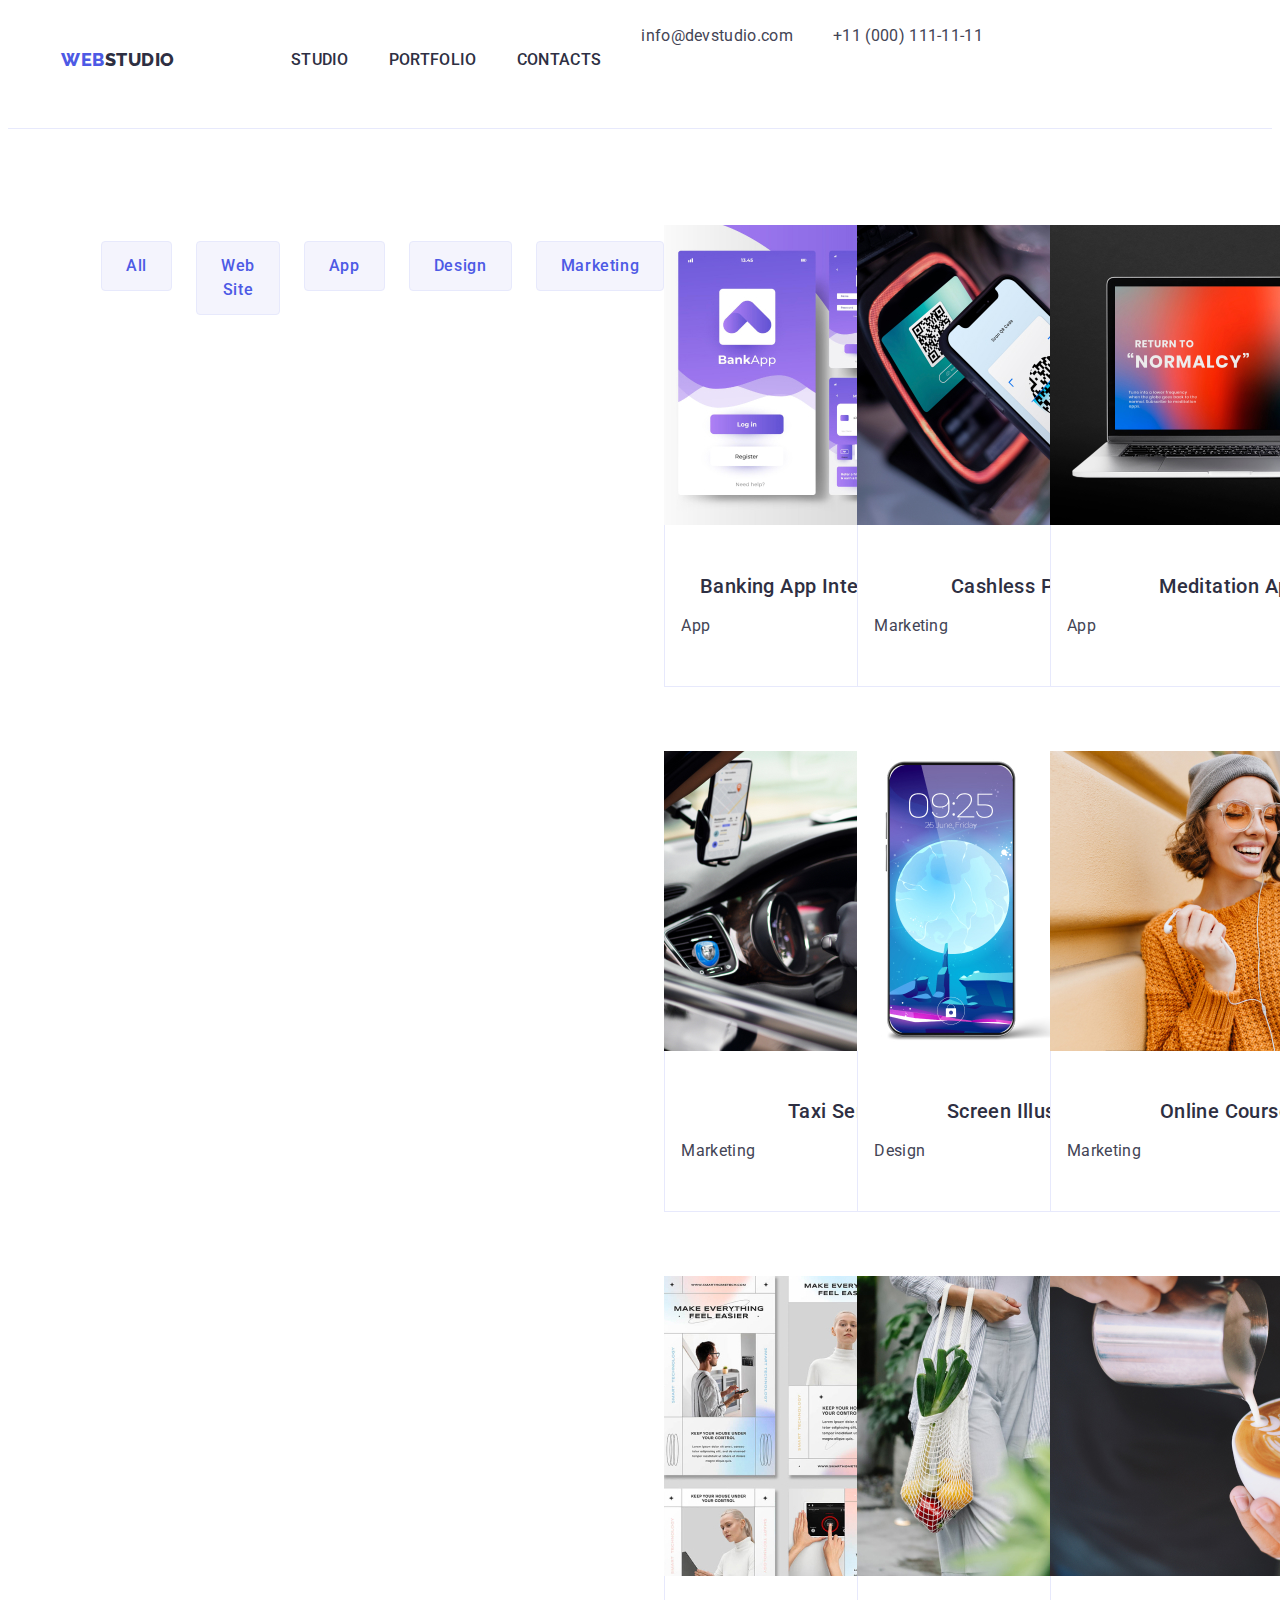
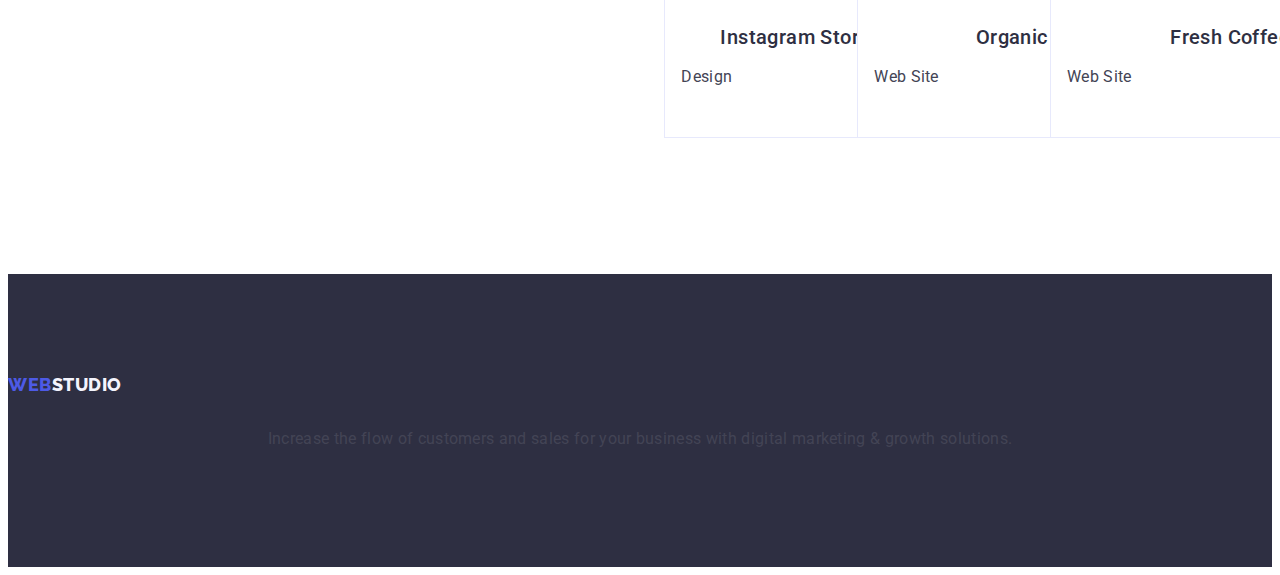
==== commit 51e43f45: "Update portfolio.html" ====
--- a/portfolio.html
+++ b/portfolio.html
@@ -85,7 +85,7 @@
                                 </div>
                             </a>
                         </li>
-                        <li class="li-two">
+                        <li class="lipli li-two">
                             <a class="link" href="">
                                 <img src="./images/portfolio/ScreenIllustrations5.jpg" alt="ScreenIllustrations" width="360" height="300">
                                 <div class="divp"> 
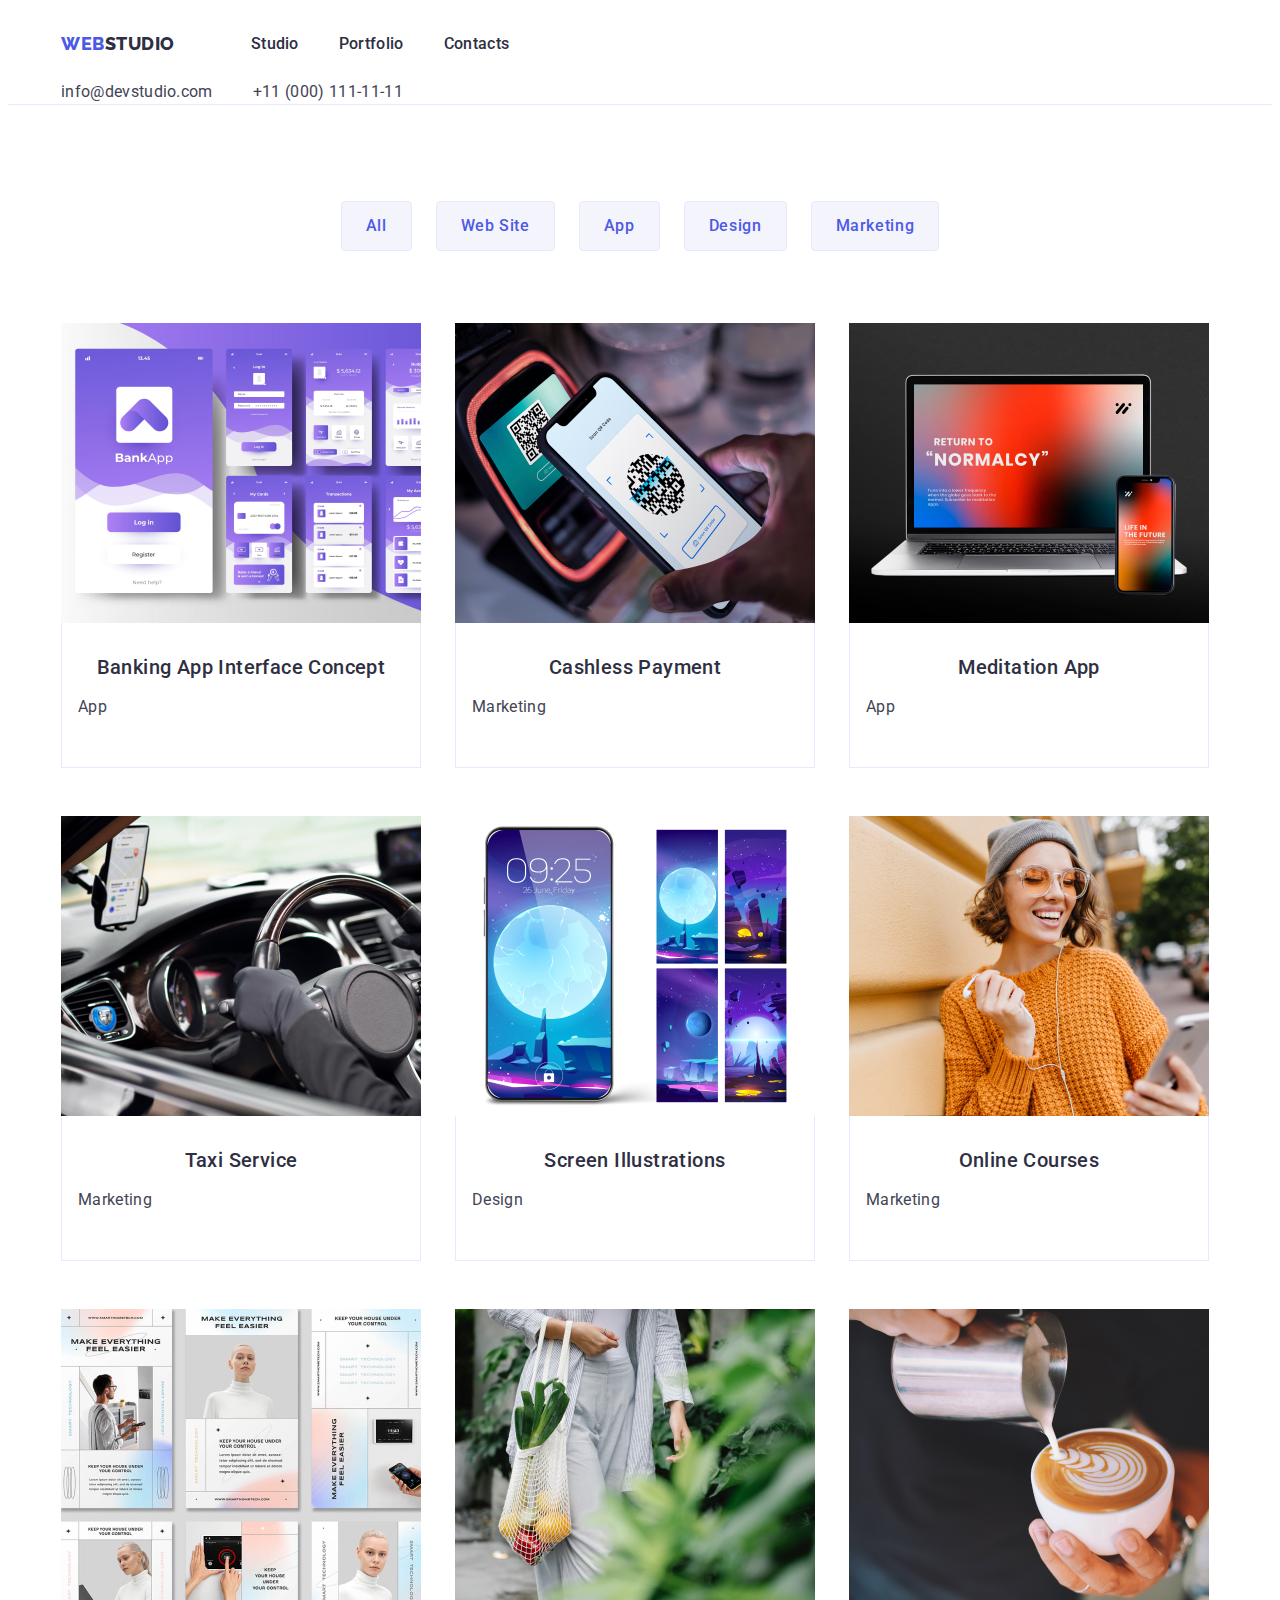
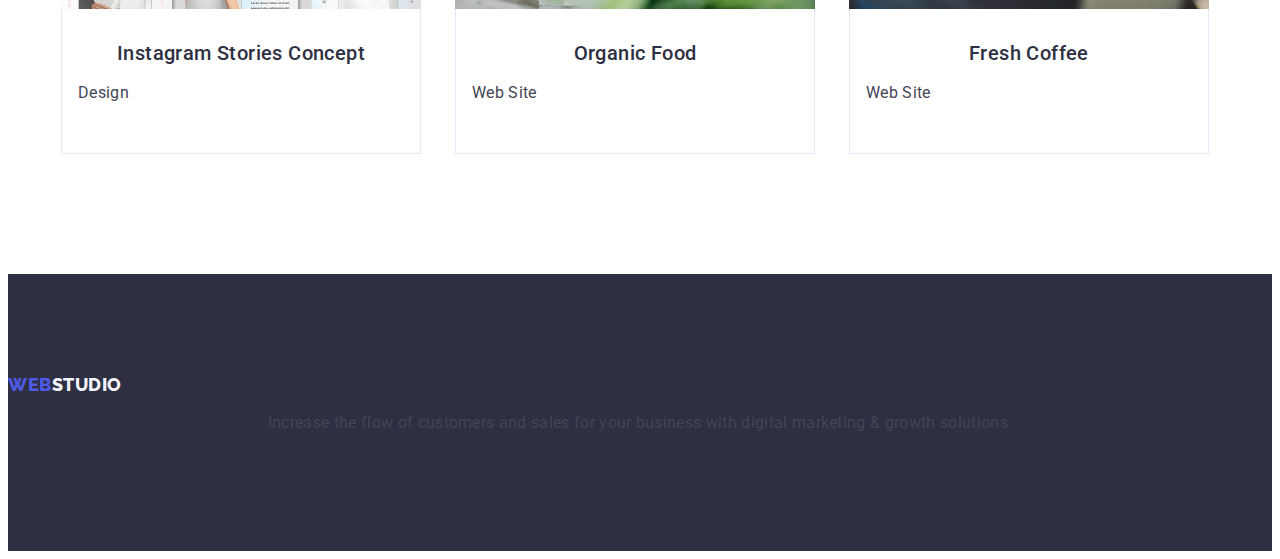
==== commit a8f0dc04: "))))" ====
--- a/portfolio.html
+++ b/portfolio.html
@@ -1,18 +1,22 @@
 <!DOCTYPE html>
 <html lang="en">
-<head>
-    <meta charset="UTF-8">
-    <meta name="viewport" content="width=device-width, initial-scale=1.0">
-    <title>Document</title>
-    <link rel="stylesheet" href="https://cdnjs.cloudflare.com/ajax/libs/modern-normalize/2.0.0/modern-normalize.min.css" integrity="sha512-4xo8blKMVCiXpTaLzQSLSw3KFOVPWhm/TRtuPVc4WG6kUgjH6J03IBuG7JZPkcWMxJ5huwaBpOpnwYElP/m6wg==" crossorigin="anonymous" referrerpolicy="no-referrer" />
-    <link rel="preconnect" href="https://fonts.googleapis.com">
-    <link rel="preconnect" href="https://fonts.gstatic.com" crossorigin>
-    <link href="https://fonts.googleapis.com/css2?family=Montserrat:wght@400;500;600&family=Roboto:wght@400;500;700&display=swap" rel="stylesheet">
-    <link rel="preconnect" href="https://fonts.googleapis.com">
-    <link rel="preconnect" href="https://fonts.gstatic.com" crossorigin>
-    <link href="https://fonts.googleapis.com/css2?family=Montserrat:wght@400;500;600&family=Raleway&family=Roboto:wght@400;500;700&display=swap" rel="stylesheet">
-    <link rel="stylesheet" href="./css/styles.css"/>
-</head>
+    <head>
+        <meta charset="UTF-8" />
+        <meta name="viewport" content="width=device-width, initial-scale=1.0" />
+        <title>studio</title>
+        <link rel="stylesheet" href="https://cdnjs.cloudflare.com/ajax/libs/modern-normalize/2.0.0/modern-normalize.min.css" integrity="sha512-4xo8blKMVCiXpTaLzQSLSw3KFOVPWhm/TRtuPVc4WG6kUgjH6J03IBuG7JZPkcWMxJ5huwaBpOpnwYElP/m6wg==" crossorigin="anonymous" referrerpolicy="no-referrer" />
+        <link rel="preconnect" href="https://fonts.googleapis.com">
+        <link rel="preconnect" href="https://fonts.gstatic.com" crossorigin>
+        <link href="https://fonts.googleapis.com/css2?family=Montserrat:wght@400;500;600&family=Roboto:wght@400;500;700&display=swap" rel="stylesheet">
+        <link rel="preconnect" href="https://fonts.googleapis.com">
+        <link rel="preconnect" href="https://fonts.gstatic.com" crossorigin>
+        <link href="https://fonts.googleapis.com/css2?family=Montserrat:wght@400;500;600&family=Raleway&family=Roboto:wght@400;500;700&display=swap" rel="stylesheet">
+        <link rel="stylesheet" href="./css/styles.css"/>
+        <link rel="preconnect" href="https://fonts.googleapis.com">
+        <link rel="preconnect" href="https://fonts.gstatic.com" crossorigin>
+        <link href="https://fonts.googleapis.com/css2?family=Montserrat:wght@400;500;600&family=Raleway:ital,wght@0,800;1,800&family=Roboto:wght@400;500;700&display=swap" rel="stylesheet">
+      </head>
+      
 <body class="body">
     <header class="header">
         <!--adress.logo-->
--- a/css/styles.css
+++ b/css/styles.css
@@ -31,13 +31,14 @@
 }
 
 .div{
-    display: flex; 
+  
 }
 
 .container {
     width: 1158px; 
     padding: 0 15px;
     margin: 0 auto;
+    align-items: center;
 }
 
 
@@ -46,11 +47,9 @@
     display: flex; 
     font-family: "Raleway", sans-serif;
     flex-shrink: 0;
-    font-weight: 800 ;
     font-size: 18px ;
-    line-height: 1.17;
+    line-height: 1.17em;
     letter-spacing: 0.03em;
-    text-transform: uppercase;
     color:  #4d5ae5;
     align-items: center;
 }
@@ -59,8 +58,7 @@
 .link {
     text-decoration: none;
     color: currentColor;
-    display: inline-block;
-    margin-bottom: 16px; 
+    display: inline-block; 
     }
 
 .logo {
@@ -68,7 +66,7 @@
     font-family: "Raleway", sans-serif;
     font-size: 18px;
     font-weight: 800;
-    line-height: 21px;
+    line-height: 1.16em;
     letter-spacing: 0.54px;
     text-transform: uppercase;
     line-height: 1.17;
@@ -89,9 +87,11 @@
     color: var(--navyblue, #2E2F42);
     font-family: 'Roboto';
     font-size: 16px;
-    line-height: 150%; 
+    line-height: 1.5em; 
     letter-spacing: 0.32px;
     gap: 40px;
+    padding-left: 0;
+    margin: 0;
 }
 
 .ull {
@@ -108,8 +108,6 @@
     color: #404bbf;
 }
 
-address {}
-
 .contacts {
     color:  #434455;
 }
@@ -128,8 +126,9 @@
     font-size: 16px;
     font-style: normal;
     font-weight: 400;
-    line-height: 150%; /* 150% */
+    line-height: 1.5em; /* 150% */
     letter-spacing: 0.32px;
+    margin-left: auto;
 }
 
 
@@ -153,10 +152,11 @@
     font-family: 'Roboto';
     font-size: 56px;
     font-weight: 700;
-    line-height: 1.07;
+    line-height: 1.07em;
     letter-spacing: 1.12px;
     text-align: center;
     max-width: 496px; 
+    margin: 0;
 }
 
 .button {
@@ -165,7 +165,7 @@
     font-size: 16px;
     font-style: normal;
     font-weight: 500;
-    line-height: 150%; /* 150% */
+    line-height: 1.5; /* 150% */
     letter-spacing: 0.64px;
     color: var(--white, #FFF);
     cursor: pointer;
@@ -217,10 +217,11 @@
     font-size: 20px;
     font-style: normal;
     font-weight: 500;
-    line-height: 24px; /* 120% */
+    line-height: 1.2em; /* 120% */
     letter-spacing: 0.4px;
     margin-bottom: 8px;
-    text-align: center; 
+    text-align: center;
+    margin: 0;
 }
 
 .p-one {
@@ -229,7 +230,7 @@
     font-size: 16px;
     font-style: normal;
     font-weight: 400;
-    line-height: 24px; /* 150% */
+    line-height: 1.5em; /* 150% */
     letter-spacing: 0.32px;
 }
 
@@ -239,20 +240,21 @@
 
 .h-two {
     color: var(--navyblue, #2E2F42);
-    text-align: center;
     font-family: 'Roboto';
     font-size: 36px;
     font-style: normal;
     font-weight: 700;
-    line-height: 40px; /* 111.111% */
+    line-height: 1.11em; /* 111.111% */
     letter-spacing: 0.72px;
     text-transform: capitalize;
-    line-height: 1.11;
     margin-bottom: 72px;
+    margin: 0;
 }
 
 .ulli-two {
     gap: 24px;
+    padding-left: 0;
+    margin: 0;
 }
 
 .sec-four {
@@ -263,6 +265,8 @@
 
 .ulli-three {
     gap: 24px;
+    padding-left: 0;
+    margin: 0;
 }
 
 .li-two {
@@ -282,7 +286,7 @@
     font-size: 16px;
     font-style: normal;
     font-weight: 400;
-    line-height: 24px; /* 150% */
+    line-height: 1.5em; /* 150% */
     letter-spacing: 0.32px;
     text-align: center; 
 }
@@ -298,9 +302,10 @@
 }
 
 .par {
-    line-height: 1.5;
+    line-height: 1.5em;
     color:  #F4F4FD;
     letter-spacing: 0.02em;
+    max-width: 264px;
 }
 
 .ul2 {
@@ -322,7 +327,7 @@
     font-size: 16px;
     font-style: normal;
     font-weight: 500;
-    line-height: 24px; /* 150% */
+    line-height: 1.5em; /* 150% */
     letter-spacing: 0.64px;
 }
 
@@ -355,7 +360,7 @@
     font-family: "Roboto", sans-serif;
     font-weight: 500;
     font-size: 16px;
-    line-height: 1.5;
+    line-height: 1.5em;
     letter-spacing: 0.04em;
     color:  #4d5ae5;
     background-color: #F4F4FD;
